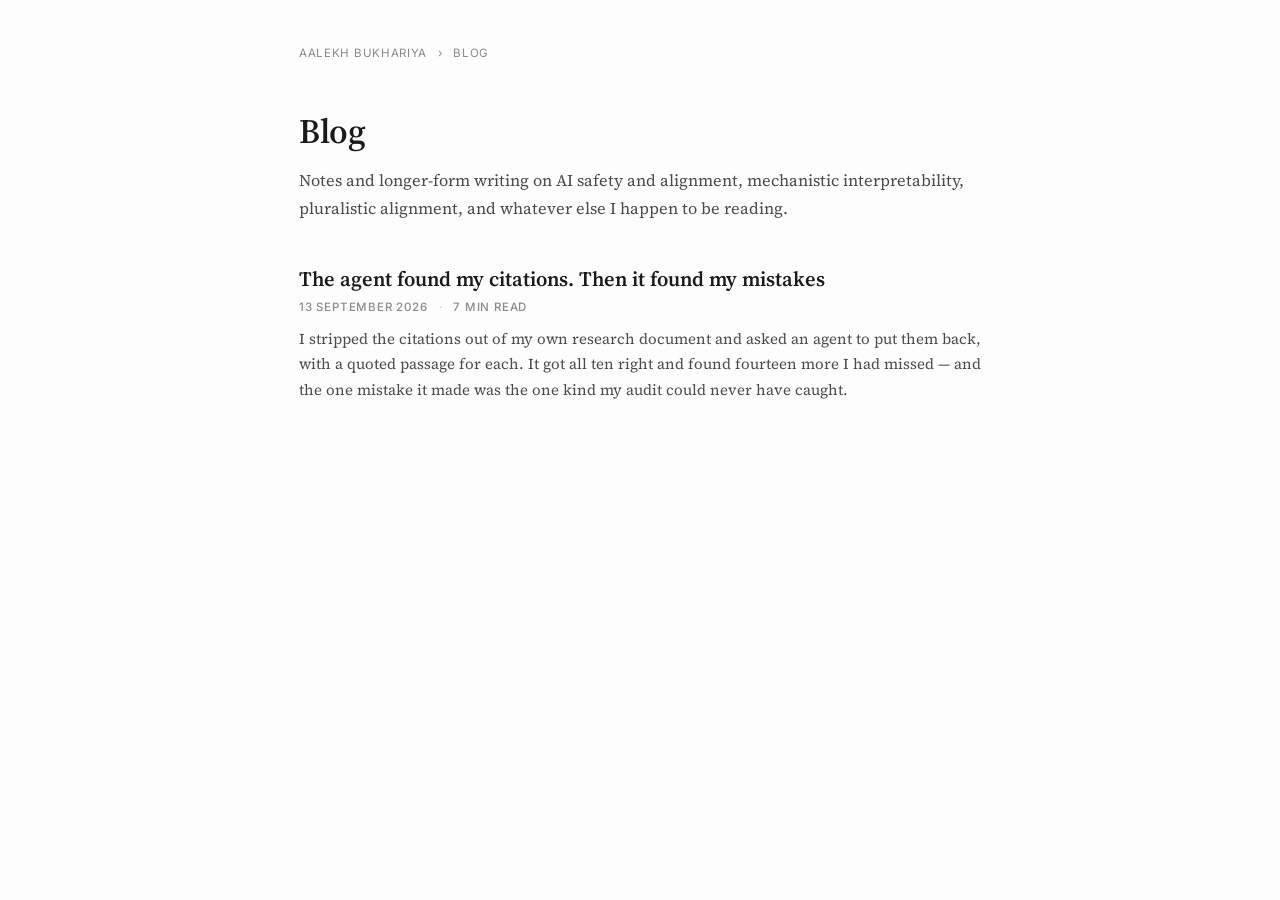
==== blog.html @ 473d2cc0 "Add blog section with first post Adds a LessWrong-styled blog: shared blog.css (Source Serif 4 / Int" ====
<!DOCTYPE html>
<html lang="en">
<head>
<meta charset="UTF-8">
<meta name="viewport" content="width=device-width, initial-scale=1.0">
<title>Blog — Aalekh Bukhariya</title>
<link rel="stylesheet" href="blog.css">
</head>
<body>
<div id="wrap">

  <div class="breadcrumb">
    <a href="index.html">Aalekh Bukhariya</a>
    <span>&#8250;</span>
    Blog
  </div>

  <h1>Blog</h1>
  <p class="page-intro">
    Notes and longer-form writing on AI safety and alignment, mechanistic interpretability,
    pluralistic alignment, and whatever else I happen to be reading.
  </p>

  <div class="post-list">

    <!-- Newest first. To add a post, copy one block and point it at the new file in blog/. -->

    <div class="post-item">
      <div class="ptitle">
        <a href="blog/agent-found-my-citations.html">The agent found my citations. Then it found my mistakes</a>
      </div>
      <div class="pmeta">
        13 September 2026
        <span class="sep">&middot;</span>
        7 min read
      </div>
      <p class="psummary">
        I stripped the citations out of my own research document and asked an agent to put them back,
        with a quoted passage for each. It got all ten right and found fourteen more I had missed &mdash;
        and the one mistake it made was the one kind my audit could never have caught.
      </p>
    </div>

  </div>

</div>
</body>
</html>
---- blog.css ----
/* ── Blog styles: LessWrong-inspired typography ── */

@import url('https://fonts.googleapis.com/css2?family=Source+Serif+4:ital,opsz,wght@0,8..60,400;0,8..60,600;0,8..60,700;1,8..60,400;1,8..60,600&family=Inter:wght@400;500;600&display=swap');

:root {
  --text:       #2b2b2b;
  --text-soft:  #4a4a4a;
  --meta:       #8a8a8a;
  --rule:       #e3e3e3;
  --accent:     #5f9b65;   /* LW-ish muted green */
  --bg:         #fdfdfd;
  --quote-bg:   #fafaf8;
  --serif: 'Source Serif 4', 'Warnock Pro', Palatino, 'Palatino Linotype', Georgia, serif;
  --sans:  'Inter', -apple-system, BlinkMacSystemFont, 'Segoe UI', Helvetica, Arial, sans-serif;
}

html { -webkit-text-size-adjust: 100%; }

body {
  font-family: var(--serif);
  font-size: 20px;
  line-height: 1.68;
  color: var(--text);
  background: var(--bg);
  margin: 0;
  padding: 0;
  font-kerning: normal;
  text-rendering: optimizeLegibility;
}

#wrap {
  max-width: 682px;
  margin: 0 auto;
  padding: 44px 24px 120px;
}

/* ── Breadcrumb ── */
.breadcrumb {
  font-family: var(--sans);
  font-size: 0.72rem;
  letter-spacing: 0.06em;
  text-transform: uppercase;
  color: var(--meta);
  margin-bottom: 48px;
}
.breadcrumb a {
  color: var(--meta);
  text-decoration: none;
  border-bottom: 1px solid transparent;
}
.breadcrumb a:hover { color: var(--accent); border-bottom-color: var(--accent); }
.breadcrumb span { margin: 0 7px; }

/* ── Titles ── */
h1 {
  font-family: var(--serif);
  font-size: 2.15rem;
  font-weight: 600;
  line-height: 1.22;
  letter-spacing: -0.012em;
  margin: 0 0 14px;
  color: #1a1a1a;
}

.post-meta {
  font-family: var(--sans);
  font-size: 0.76rem;
  font-weight: 500;
  letter-spacing: 0.07em;
  text-transform: uppercase;
  color: var(--meta);
  margin-bottom: 38px;
}
.post-meta .author { color: var(--accent); }
.post-meta .sep { margin: 0 8px; color: #cfcfcf; }

/* ── Body copy ── */
p {
  margin: 0 0 1.15em;
}

a {
  color: var(--text);
  text-decoration: none;
  border-bottom: 1px solid rgba(95, 155, 101, 0.55);
  transition: color 0.12s ease, border-color 0.12s ease;
}
a:hover {
  color: var(--accent);
  border-bottom-color: var(--accent);
}

strong { font-weight: 600; }

h2 {
  font-family: var(--serif);
  font-size: 1.42rem;
  font-weight: 600;
  line-height: 1.3;
  margin: 2.1em 0 0.55em;
  color: #1a1a1a;
}

h3 {
  font-size: 1.12rem;
  font-weight: 600;
  margin: 1.7em 0 0.4em;
}

blockquote {
  margin: 1.5em 0;
  padding: 2px 0 2px 22px;
  border-left: 3px solid var(--rule);
  color: var(--text-soft);
}
blockquote p { margin-bottom: 0.8em; }
blockquote p:last-child { margin-bottom: 0; }

ul, ol {
  margin: 0 0 1.15em;
  padding-left: 1.4em;
}
li { margin-bottom: 0.5em; }

hr {
  border: none;
  border-top: 1px solid var(--rule);
  margin: 2.6em 0;
}

code {
  font-family: ui-monospace, 'SF Mono', Menlo, Consolas, monospace;
  font-size: 0.86em;
  background: var(--quote-bg);
  padding: 1px 4px;
  border-radius: 3px;
}

/* ── Callout (TL;DR) ── */
.tldr {
  background: var(--quote-bg);
  border-left: 3px solid var(--accent);
  padding: 16px 22px;
  margin: 0 0 2em;
  font-size: 0.95em;
}
.tldr p:last-child { margin-bottom: 0; }

/* ── References ── */
.references {
  list-style: none;
  padding: 0;
  margin: 0;
}
.references li {
  font-size: 0.86rem;
  line-height: 1.55;
  color: var(--text-soft);
  margin-bottom: 12px;
  padding-left: 1.5em;
  text-indent: -1.5em;
}

/* ── Post list (blog index) ── */
.page-intro {
  font-size: 1.02rem;
  color: var(--text-soft);
  margin: 0 0 2em;
}

.post-list { margin-top: 2.2em; }

.post-item {
  padding-bottom: 26px;
  margin-bottom: 26px;
  border-bottom: 1px solid var(--rule);
}
.post-item:last-child { border-bottom: none; }

.post-item .ptitle {
  font-size: 1.28rem;
  font-weight: 600;
  line-height: 1.3;
  margin-bottom: 5px;
}
.post-item .ptitle a { border-bottom: none; color: #1a1a1a; }
.post-item .ptitle a:hover { color: var(--accent); }

.post-item .pmeta {
  font-family: var(--sans);
  font-size: 0.72rem;
  font-weight: 500;
  letter-spacing: 0.07em;
  text-transform: uppercase;
  color: var(--meta);
  margin-bottom: 9px;
}
.post-item .pmeta .sep { margin: 0 7px; color: #cfcfcf; }

.post-item .psummary {
  font-size: 0.94rem;
  color: var(--text-soft);
  margin: 0;
}

.empty {
  font-size: 0.95rem;
  color: var(--meta);
  font-style: italic;
}

@media (max-width: 640px) {
  body { font-size: 18px; }
  #wrap { padding: 30px 20px 70px; }
  h1 { font-size: 1.62rem; }
  h2 { font-size: 1.25rem; }
  .breadcrumb { margin-bottom: 32px; }
}
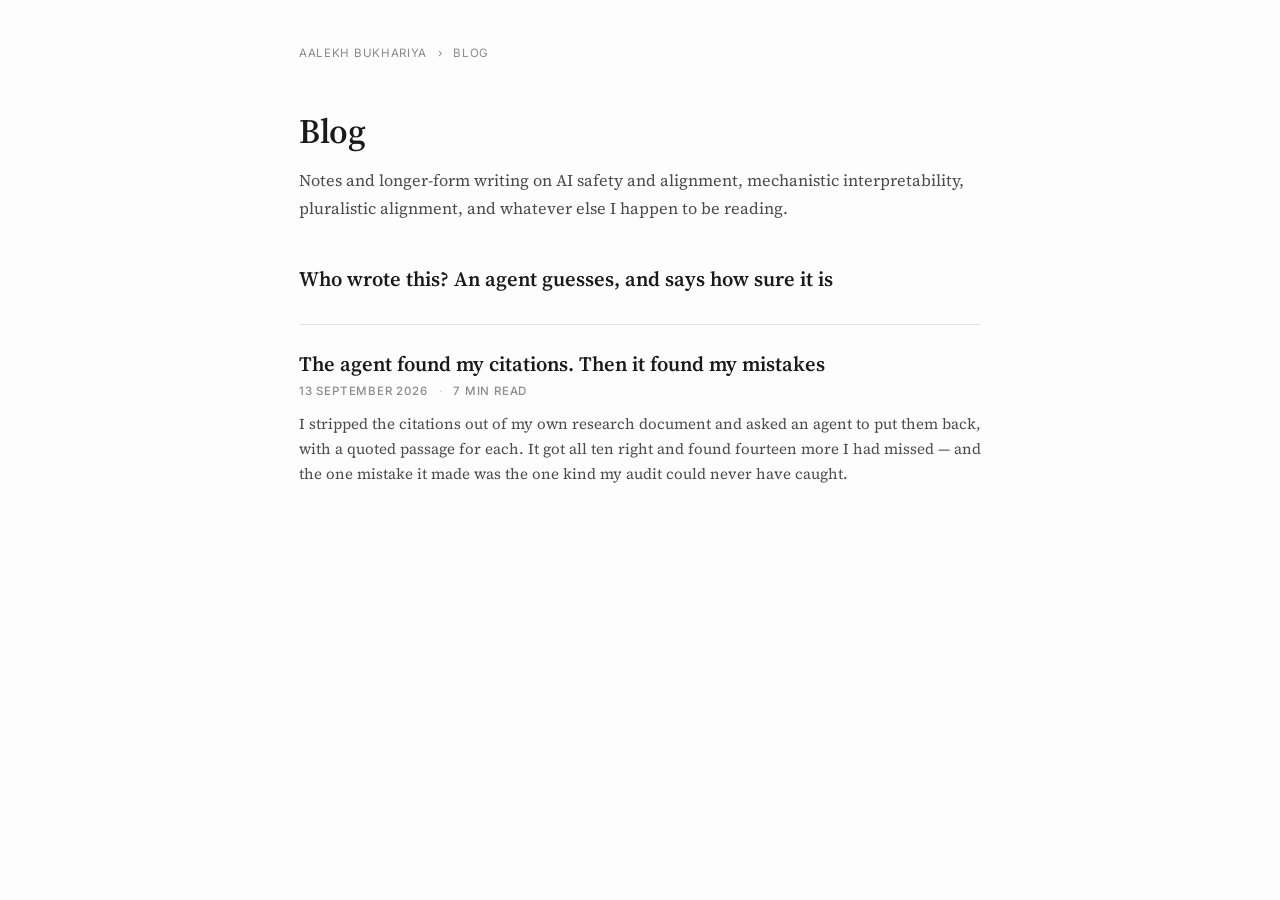
==== commit 14fa4d1a: "Add placeholder post: Who wrote this? An agent guesses, and says how sure it is Co-Authored-By: Clau" ====
--- a/blog.html
+++ b/blog.html
@@ -27,6 +27,12 @@
 
     <div class="post-item">
       <div class="ptitle">
+        <a href="blog/who-wrote-this.html">Who wrote this? An agent guesses, and says how sure it is</a>
+      </div>
+    </div>
+
+    <div class="post-item">
+      <div class="ptitle">
         <a href="blog/agent-found-my-citations.html">The agent found my citations. Then it found my mistakes</a>
       </div>
       <div class="pmeta">
--- a/blog.css
+++ b/blog.css
@@ -209,6 +209,87 @@
   font-style: italic;
 }
 
+/* ── Transcript pages ── */
+.backlink {
+  font-size: 0.9rem;
+  color: var(--text-soft);
+  margin: 0 0 2.4em;
+}
+
+.turn { margin: 0 0 3em; }
+
+.turn-label {
+  font-family: var(--sans);
+  font-size: 0.72rem;
+  font-weight: 600;
+  letter-spacing: 0.09em;
+  text-transform: uppercase;
+  color: var(--accent);
+  padding-bottom: 7px;
+  border-bottom: 1px solid var(--rule);
+  margin-bottom: 1.3em;
+}
+
+.prompt-block {
+  background: var(--quote-bg);
+  border-left: 3px solid var(--rule);
+  padding: 18px 24px;
+  font-size: 0.93em;
+}
+.prompt-block > :last-child { margin-bottom: 0; }
+.prompt-block h3 {
+  font-size: 1rem;
+  margin: 1.5em 0 0.5em;
+}
+.prompt-block h3:first-child { margin-top: 0; }
+
+.cite-marker {
+  font-family: ui-monospace, 'SF Mono', Menlo, Consolas, monospace;
+  font-size: 0.82em;
+  background: #eef2ee;
+  padding: 0 4px;
+  border-radius: 3px;
+  color: #4a6b4e;
+}
+
+.table-wrap {
+  overflow-x: auto;
+  margin: 1.4em 0;
+}
+
+table {
+  width: 100%;
+  border-collapse: collapse;
+  font-size: 0.85rem;
+  line-height: 1.5;
+}
+th, td {
+  text-align: left;
+  padding: 8px 12px 8px 0;
+  border-bottom: 1px solid var(--rule);
+  vertical-align: top;
+}
+th {
+  font-family: var(--sans);
+  font-size: 0.7rem;
+  font-weight: 600;
+  letter-spacing: 0.07em;
+  text-transform: uppercase;
+  color: var(--meta);
+}
+
+.sources-line {
+  font-size: 0.82rem;
+  color: var(--text-soft);
+  line-height: 2;
+}
+
+.closing-note {
+  font-size: 0.92rem;
+  color: var(--text-soft);
+  font-style: italic;
+}
+
 @media (max-width: 640px) {
   body { font-size: 18px; }
   #wrap { padding: 30px 20px 70px; }
